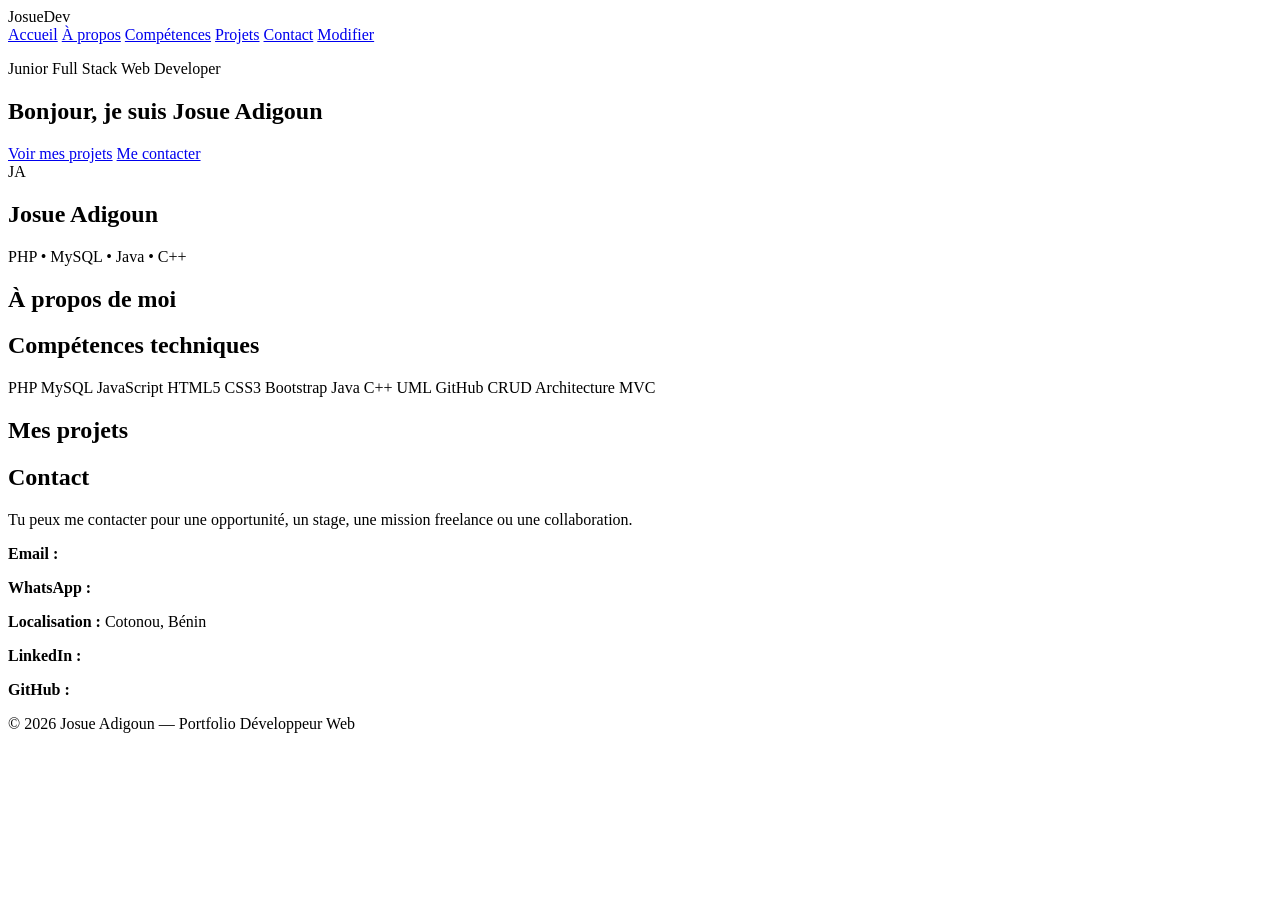
==== index.html @ fe9bada8 "Add files via upload" ====
<!DOCTYPE html>
<html lang="fr">
<head>
    <meta charset="UTF-8">
    <meta name="viewport" content="width=device-width, initial-scale=1.0">
    <title>Josue Adigoun | Portfolio Développeur Web</title>
    <link rel="stylesheet" href="assets/css/style.css">
</head>
<body>

<header class="navbar">
    <div class="logo">Josue<span>Dev</span></div>
    <nav>
        <a href="#accueil">Accueil</a>
        <a href="#apropos">À propos</a>
        <a href="#competences">Compétences</a>
        <a href="#projets">Projets</a>
        <a href="#contact">Contact</a>
        <a href="admin.html" class="admin-link">Modifier</a>
    </nav>
</header>

<section id="accueil" class="hero">
    <div class="hero-overlay"></div>
    <div class="hero-text">
        <p class="badge">Junior Full Stack Web Developer</p>
        <h1>Bonjour, je suis <span id="nomHero">Josue Adigoun</span></h1>
        <p id="descriptionHero"></p>
        <div class="buttons">
            <a href="#projets" class="btn primary">Voir mes projets</a>
            <a href="#contact" class="btn secondary">Me contacter</a>
        </div>
    </div>

    <div class="hero-card">
        <div class="avatar">JA</div>
        <h2 id="nomCarte">Josue Adigoun</h2>
        <p>PHP • MySQL • Java • C++</p>
    </div>
</section>

<section id="apropos" class="section">
    <h2>À propos de moi</h2>
    <p id="aproposTexte"></p>
</section>

<section id="competences" class="section">
    <h2>Compétences techniques</h2>
    <div class="skills">
        <span>PHP</span>
        <span>MySQL</span>
        <span>JavaScript</span>
        <span>HTML5</span>
        <span>CSS3</span>
        <span>Bootstrap</span>
        <span>Java</span>
        <span>C++</span>
        <span>UML</span>
        <span>GitHub</span>
        <span>CRUD</span>
        <span>Architecture MVC</span>
    </div>
</section>

<section id="projets" class="section">
    <h2>Mes projets</h2>
    <div id="projectsContainer" class="projects"></div>
</section>

<section id="contact" class="section contact">
    <h2>Contact</h2>
    <p>Tu peux me contacter pour une opportunité, un stage, une mission freelance ou une collaboration.</p>

    <div class="contact-box">
        <p><strong>Email :</strong> <span id="emailContact"></span></p>
        <p><strong>WhatsApp :</strong> <span id="whatsappContact"></span></p>
        <p><strong>Localisation :</strong> Cotonou, Bénin</p>
        <p><strong>LinkedIn :</strong> <span id="linkedinContact"></span></p>
        <p><strong>GitHub :</strong> <span id="githubContact"></span></p>
    </div>
</section>

<footer>
    <p>© 2026 Josue Adigoun — Portfolio Développeur Web</p>
</footer>

<script src="assets/js/app.js"></script>
</body>
</html>
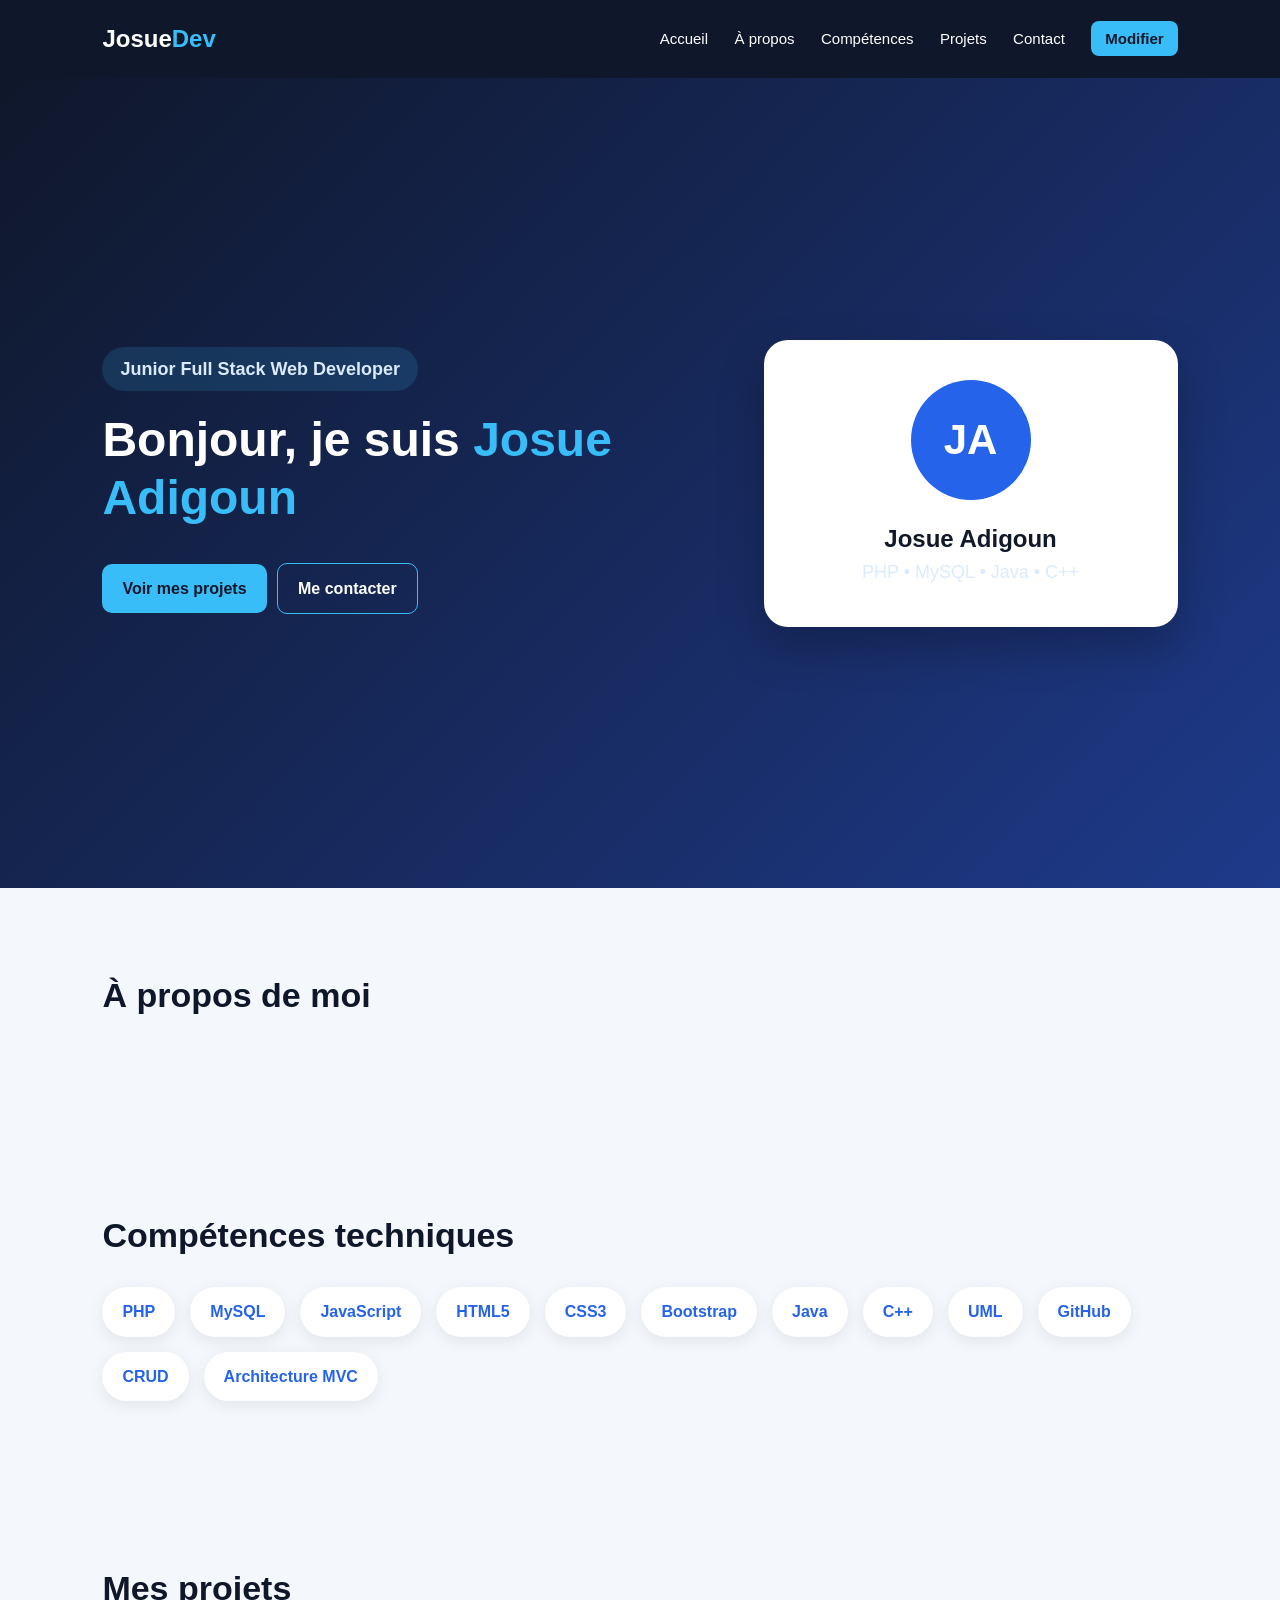
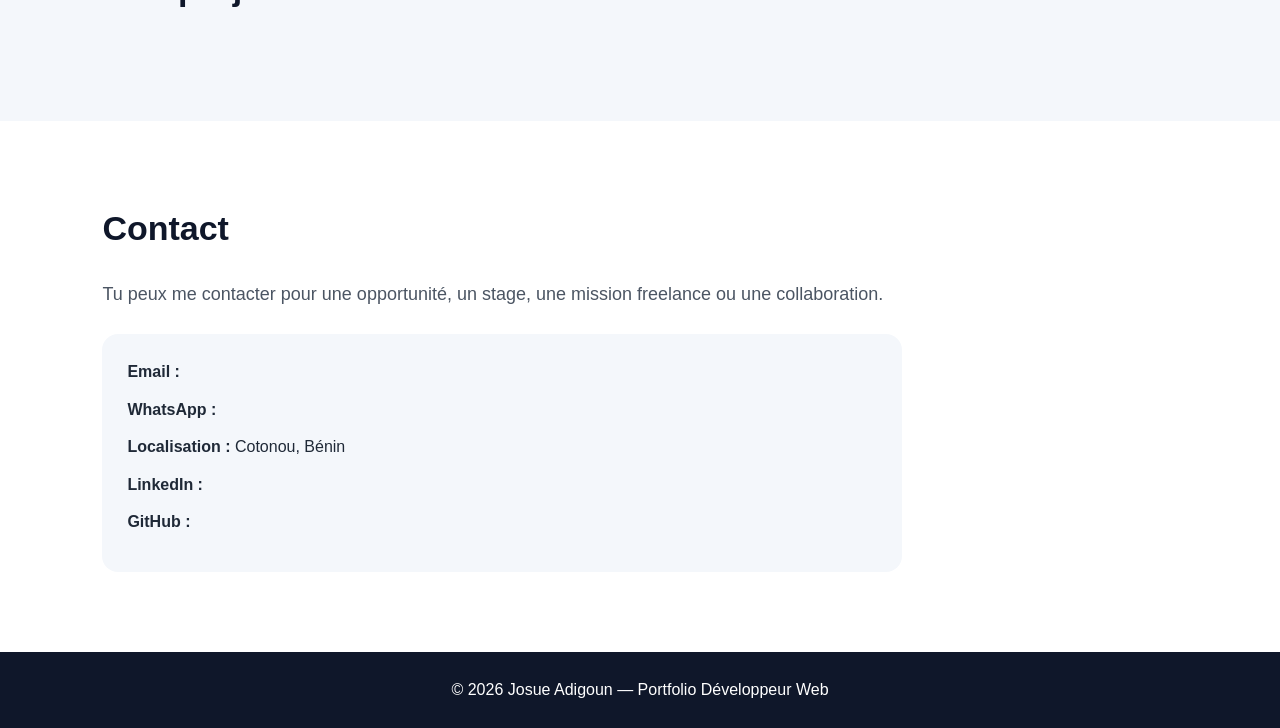
==== commit 0e68d254: "Update stylesheet link in index.html" ====
--- a/index.html
+++ b/index.html
@@ -4,7 +4,7 @@
     <meta charset="UTF-8">
     <meta name="viewport" content="width=device-width, initial-scale=1.0">
     <title>Josue Adigoun | Portfolio Développeur Web</title>
-    <link rel="stylesheet" href="assets/css/style.css">
+    <link rel="stylesheet" href="style.css">
 </head>
 <body>
 
--- a/style.css
+++ b/style.css
@@ -0,0 +1,32 @@
+*{margin:0;padding:0;box-sizing:border-box}
+html{scroll-behavior:smooth}
+body{font-family:Arial,Helvetica,sans-serif;background:#f4f7fb;color:#1f2937;line-height:1.6}
+.navbar{width:100%;padding:20px 8%;background:#0f172a;color:#fff;display:flex;justify-content:space-between;align-items:center;position:sticky;top:0;z-index:10}
+.logo{font-size:24px;font-weight:bold}.logo span{color:#38bdf8}
+.navbar nav a{color:#fff;text-decoration:none;margin-left:22px;font-size:15px}.navbar nav a:hover{color:#38bdf8}
+.admin-link{background:#38bdf8;color:#0f172a!important;padding:9px 14px;border-radius:8px;font-weight:bold}
+.hero{min-height:90vh;padding:80px 8%;display:grid;grid-template-columns:1.5fr 1fr;align-items:center;gap:40px;background:linear-gradient(135deg,#0f172a,#1e3a8a);color:#fff;position:relative;background-size:cover;background-position:center}
+.hero-overlay{position:absolute;inset:0;background:rgba(15,23,42,.72);display:none}.hero.has-bg .hero-overlay{display:block}
+.hero-text,.hero-card{position:relative;z-index:2}.badge{display:inline-block;background:rgba(56,189,248,.15);color:#7dd3fc;padding:8px 18px;border-radius:30px;margin-bottom:20px;font-weight:bold}
+.hero h1{font-size:48px;margin-bottom:20px;line-height:1.2}.hero h1 span{color:#38bdf8}.hero p{max-width:650px;font-size:18px;color:#dbeafe}
+.buttons{margin-top:30px}.btn{padding:12px 20px;border-radius:10px;text-decoration:none;font-weight:bold;display:inline-block;margin:6px 6px 6px 0;border:none;cursor:pointer}
+.primary{background:#38bdf8;color:#0f172a}.secondary{border:1px solid #38bdf8;color:#fff}.danger-btn{background:#dc2626;color:#fff}.secondary-admin{background:#e5e7eb;color:#111827}
+.hero-card{background:#fff;color:#111827;padding:40px;border-radius:24px;text-align:center;box-shadow:0 20px 45px rgba(0,0,0,.25)}
+.avatar{width:120px;height:120px;background:#2563eb;color:#fff;border-radius:50%;margin:0 auto 20px;display:flex;align-items:center;justify-content:center;font-size:42px;font-weight:bold}
+.section{padding:80px 8%}.section h2{font-size:34px;margin-bottom:25px;color:#0f172a}.section>p{max-width:900px;font-size:18px;color:#4b5563}
+.skills{display:flex;flex-wrap:wrap;gap:15px}.skills span{background:#fff;color:#2563eb;padding:12px 20px;border-radius:30px;font-weight:bold;box-shadow:0 4px 16px rgba(0,0,0,.08)}
+.projects{display:grid;grid-template-columns:repeat(3,1fr);gap:25px}.project-card{background:#fff;padding:25px;border-radius:18px;box-shadow:0 4px 18px rgba(0,0,0,.08)}
+.project-img{height:180px;border-radius:14px;background:linear-gradient(135deg,#2563eb,#38bdf8);color:#fff;display:flex;align-items:center;justify-content:center;font-size:22px;font-weight:bold;margin-bottom:20px;text-align:center;padding:20px;overflow:hidden}
+.project-img img{width:100%;height:100%;object-fit:cover}.project-card h3{font-size:22px;margin-bottom:12px;color:#111827}.project-card p{color:#4b5563}.tech{margin-top:15px;font-weight:bold;color:#2563eb!important}
+.project-link{margin-top:18px;display:inline-block;text-decoration:none;color:#fff;background:#0f172a;padding:10px 16px;border-radius:8px}
+.contact{background:#fff}.contact-box{margin-top:25px;background:#f4f7fb;padding:25px;border-radius:16px;max-width:800px}.contact-box p{margin-bottom:12px}
+footer{background:#0f172a;color:#fff;text-align:center;padding:25px}
+.admin-body{background:#eef2ff}.admin-container{width:90%;max-width:1000px;margin:40px auto}.admin-container h1{margin-bottom:10px}
+.note{background:#dbeafe;color:#1e40af;padding:15px;border-radius:12px;margin-bottom:25px}.small-note{font-size:13px;color:#6b7280;margin-top:8px}
+.admin-card{background:#fff;border-radius:18px;padding:25px;margin-bottom:25px;box-shadow:0 4px 18px rgba(0,0,0,.08)}.admin-card h2{margin-bottom:18px}
+.admin-card label{display:block;margin-top:14px;margin-bottom:6px;font-weight:bold}.admin-card input,.admin-card textarea{width:100%;padding:13px;border:1px solid #d1d5db;border-radius:10px;font-size:15px}.admin-card textarea{min-height:110px;resize:vertical}
+.admin-project-item{border:1px solid #e5e7eb;padding:18px;border-radius:14px;margin-bottom:15px;background:#f9fafb;display:grid;grid-template-columns:120px 1fr;gap:15px;align-items:start}
+.admin-thumb{width:120px;height:90px;background:#dbeafe;border-radius:10px;display:flex;align-items:center;justify-content:center;overflow:hidden;color:#1d4ed8;font-weight:bold;text-align:center;font-size:13px}
+.admin-thumb img{width:100%;height:100%;object-fit:cover}
+.admin-actions{margin-top:10px}
+@media(max-width:900px){.navbar{flex-direction:column;gap:15px}.navbar nav a{margin:0 8px;font-size:14px}.hero{grid-template-columns:1fr;text-align:center}.hero p{margin:auto}.projects{grid-template-columns:1fr}.hero h1{font-size:36px}.admin-project-item{grid-template-columns:1fr}}
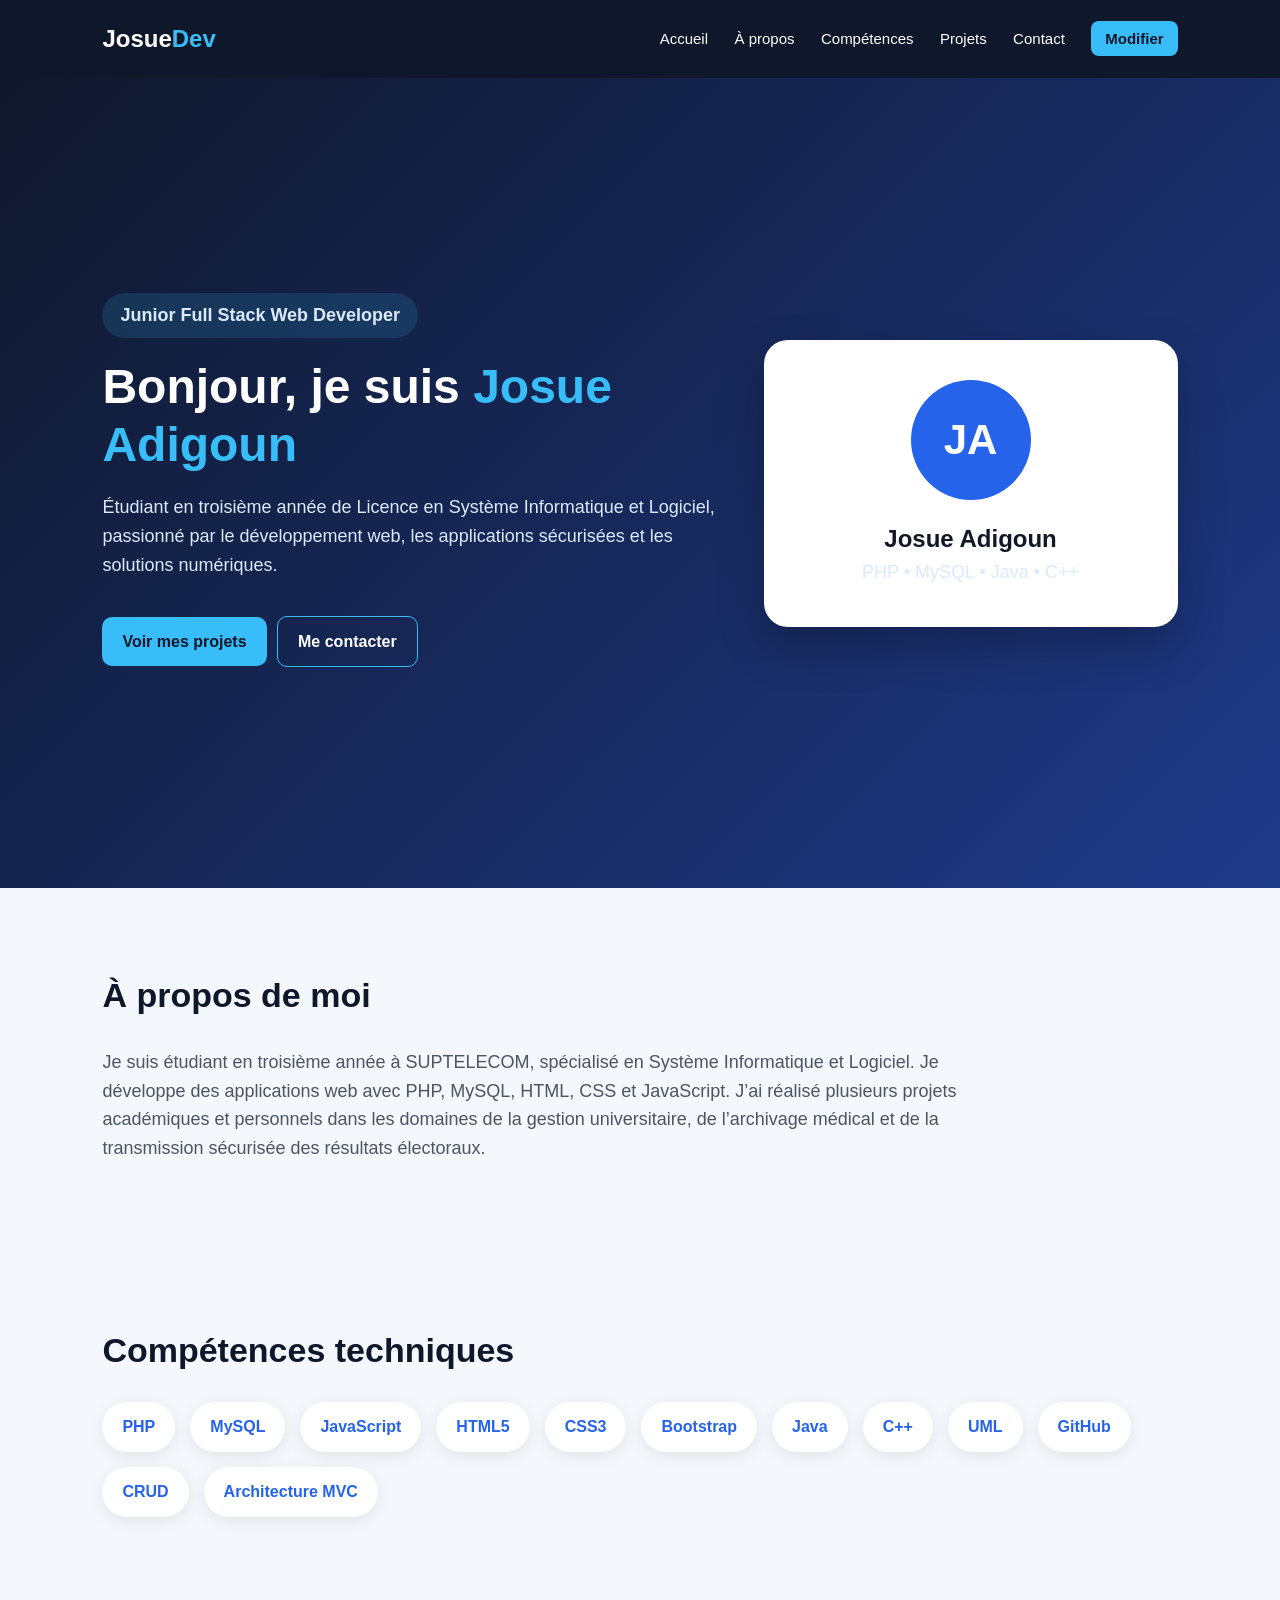
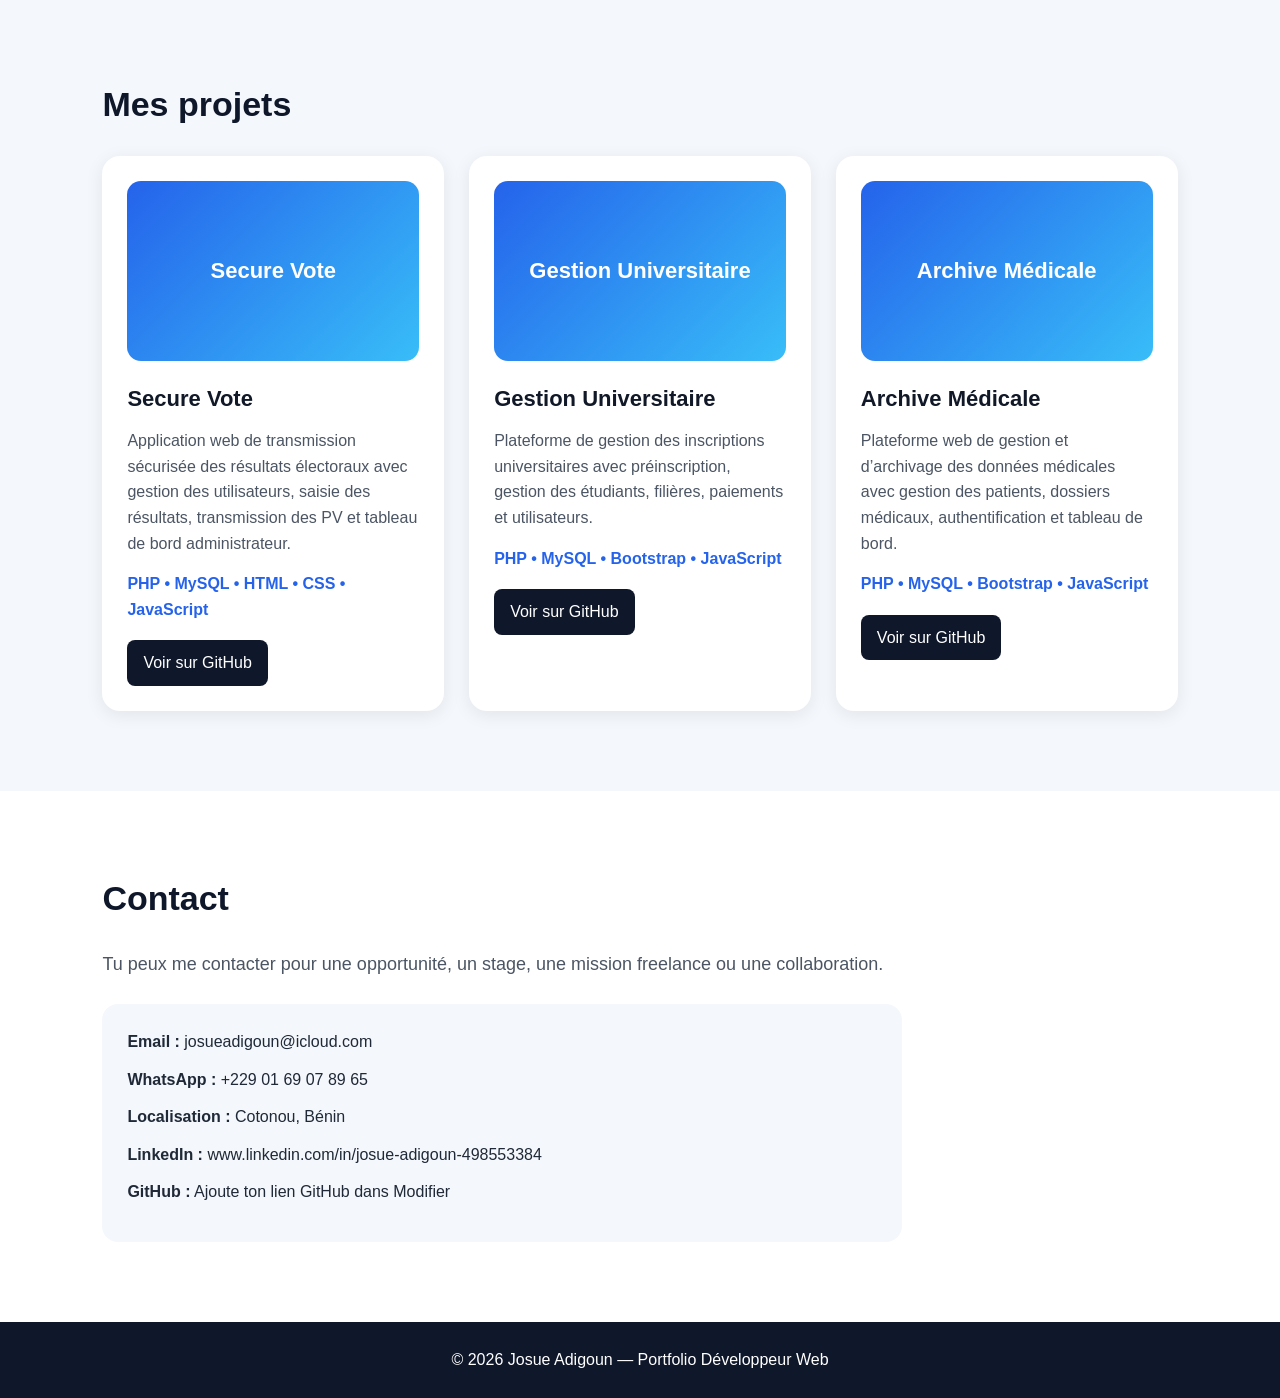
==== commit 02bd2620: "Modify script tag to reference app.js directly" ====
--- a/index.html
+++ b/index.html
@@ -84,6 +84,6 @@
     <p>© 2026 Josue Adigoun — Portfolio Développeur Web</p>
 </footer>
 
-<script src="assets/js/app.js"></script>
+<script src="app.js"></script>
 </body>
 </html>
